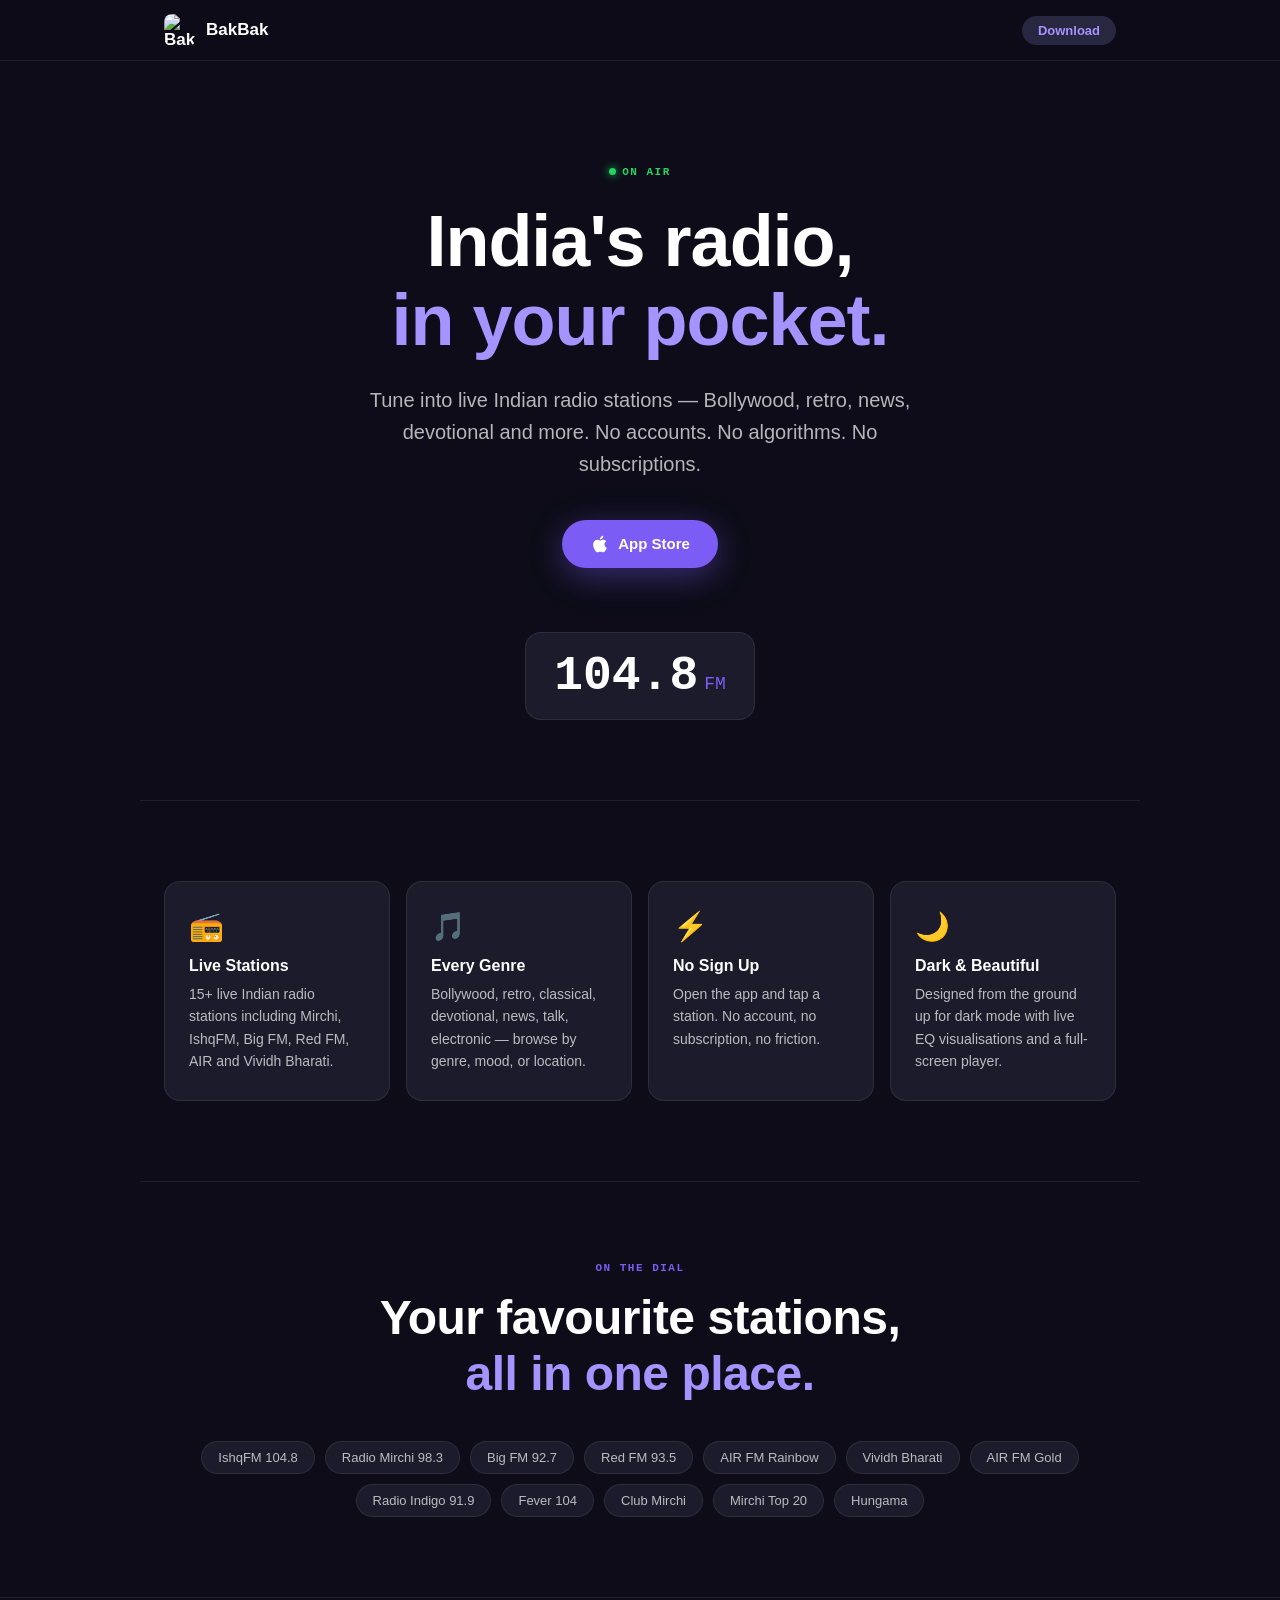
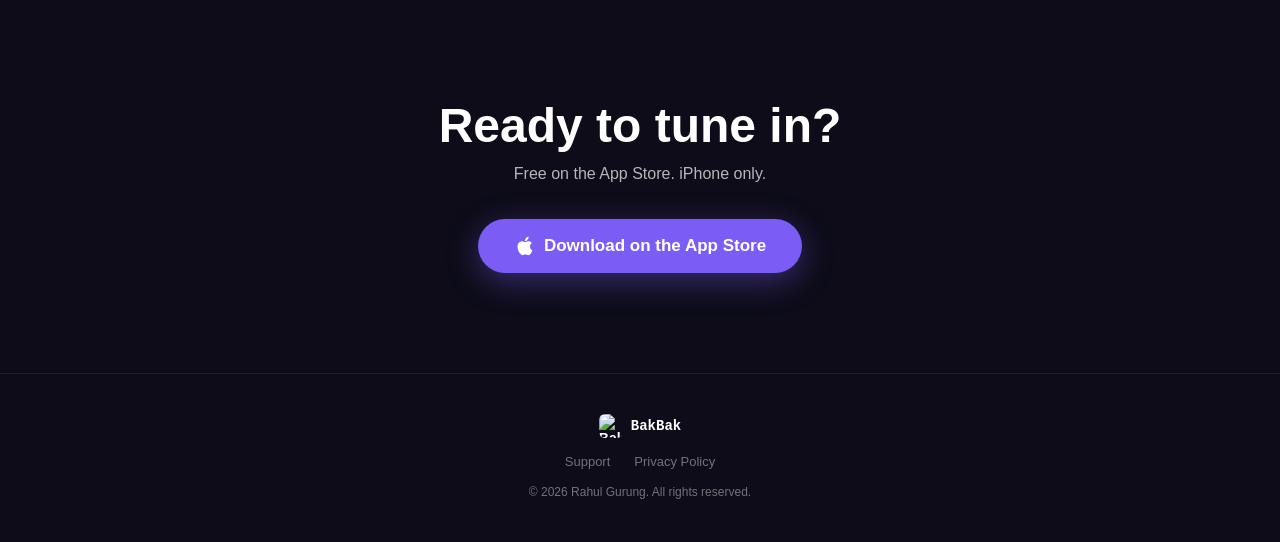
==== index.html @ 5a76ca5b "Initial BakBak website" ====
<!DOCTYPE html>
<html lang="en">
<head>
  <meta charset="UTF-8" />
  <meta name="viewport" content="width=device-width, initial-scale=1.0" />
  <title>BakBak — Indian Radio</title>
  <meta name="description" content="Tune into India's favourite radio stations, live and free. Bollywood, retro, news, devotional and more." />
  <link rel="stylesheet" href="styles.css" />
</head>
<body>

  <!-- Nav -->
  <nav>
    <div class="nav-inner">
      <div class="nav-logo">
        <img src="icon.png" alt="BakBak" class="app-icon" />
        <span class="nav-name">BakBak</span>
      </div>
      <a href="#download" class="btn-nav">Download</a>
    </div>
  </nav>

  <!-- Hero -->
  <section class="hero">
    <div class="badge mono">ON AIR</div>
    <h1>India's radio,<br /><span class="accent">in your pocket.</span></h1>
    <p class="hero-sub">Tune into live Indian radio stations — Bollywood, retro, news, devotional and more. No accounts. No algorithms. No subscriptions.</p>
    <div class="hero-actions" id="download">
      <a href="https://apps.apple.com/app/bakbak" class="btn-primary">
        <svg width="20" height="20" viewBox="0 0 24 24" fill="currentColor"><path d="M18.71 19.5c-.83 1.24-1.71 2.45-3.05 2.47-1.34.03-1.77-.79-3.29-.79-1.53 0-2 .77-3.27.82-1.31.05-2.3-1.32-3.14-2.53C4.25 17 2.94 12.45 4.7 9.39c.87-1.52 2.43-2.48 4.12-2.51 1.28-.02 2.5.87 3.29.87.78 0 2.26-1.07 3.8-.91.65.03 2.47.26 3.64 1.98-.09.06-2.17 1.28-2.15 3.81.03 3.02 2.65 4.03 2.68 4.04-.03.07-.42 1.44-1.38 2.83M13 3.5c.73-.83 1.94-1.46 2.94-1.5.13 1.17-.34 2.35-1.04 3.19-.69.85-1.83 1.51-2.95 1.42-.15-1.15.41-2.35 1.05-3.11z"/></svg>
        App Store
      </a>
    </div>
    <div class="freq-display mono">
      <span class="freq-num">104.8</span>
      <span class="freq-unit">FM</span>
    </div>
  </section>

  <!-- Features -->
  <section class="features">
    <div class="features-grid">
      <div class="feature-card">
        <div class="feature-icon">📻</div>
        <h3>Live Stations</h3>
        <p>15+ live Indian radio stations including Mirchi, IshqFM, Big FM, Red FM, AIR and Vividh Bharati.</p>
      </div>
      <div class="feature-card">
        <div class="feature-icon">🎵</div>
        <h3>Every Genre</h3>
        <p>Bollywood, retro, classical, devotional, news, talk, electronic — browse by genre, mood, or location.</p>
      </div>
      <div class="feature-card">
        <div class="feature-icon">⚡</div>
        <h3>No Sign Up</h3>
        <p>Open the app and tap a station. No account, no subscription, no friction.</p>
      </div>
      <div class="feature-card">
        <div class="feature-icon">🌙</div>
        <h3>Dark & Beautiful</h3>
        <p>Designed from the ground up for dark mode with live EQ visualisations and a full-screen player.</p>
      </div>
    </div>
  </section>

  <!-- Stations -->
  <section class="stations">
    <p class="section-eyebrow mono">ON THE DIAL</p>
    <h2>Your favourite stations,<br /><span class="accent">all in one place.</span></h2>
    <div class="station-chips">
      <span class="chip">IshqFM 104.8</span>
      <span class="chip">Radio Mirchi 98.3</span>
      <span class="chip">Big FM 92.7</span>
      <span class="chip">Red FM 93.5</span>
      <span class="chip">AIR FM Rainbow</span>
      <span class="chip">Vividh Bharati</span>
      <span class="chip">AIR FM Gold</span>
      <span class="chip">Radio Indigo 91.9</span>
      <span class="chip">Fever 104</span>
      <span class="chip">Club Mirchi</span>
      <span class="chip">Mirchi Top 20</span>
      <span class="chip">Hungama</span>
    </div>
  </section>

  <!-- CTA -->
  <section class="cta">
    <h2>Ready to tune in?</h2>
    <p>Free on the App Store. iPhone only.</p>
    <a href="https://apps.apple.com/app/bakbak" class="btn-primary large">
      <svg width="22" height="22" viewBox="0 0 24 24" fill="currentColor"><path d="M18.71 19.5c-.83 1.24-1.71 2.45-3.05 2.47-1.34.03-1.77-.79-3.29-.79-1.53 0-2 .77-3.27.82-1.31.05-2.3-1.32-3.14-2.53C4.25 17 2.94 12.45 4.7 9.39c.87-1.52 2.43-2.48 4.12-2.51 1.28-.02 2.5.87 3.29.87.78 0 2.26-1.07 3.8-.91.65.03 2.47.26 3.64 1.98-.09.06-2.17 1.28-2.15 3.81.03 3.02 2.65 4.03 2.68 4.04-.03.07-.42 1.44-1.38 2.83M13 3.5c.73-.83 1.94-1.46 2.94-1.5.13 1.17-.34 2.35-1.04 3.19-.69.85-1.83 1.51-2.95 1.42-.15-1.15.41-2.35 1.05-3.11z"/></svg>
      Download on the App Store
    </a>
  </section>

  <!-- Footer -->
  <footer>
    <div class="footer-inner">
      <div class="footer-logo">
        <img src="icon.png" alt="BakBak" class="app-icon small" />
        <span class="mono">BakBak</span>
      </div>
      <div class="footer-links">
        <a href="https://github.com/rahgurung/bakbak/issues">Support</a>
        <a href="privacy.html">Privacy Policy</a>
      </div>
      <p class="footer-copy">© 2026 Rahul Gurung. All rights reserved.</p>
    </div>
  </footer>

</body>
</html>
---- styles.css ----
/* Design tokens from BakBak app */
:root {
  --bb-bg:         #0D0C18;
  --bb-surface:    #1C1B2B;
  --bb-surface-el: #282740;
  --bb-accent:     #7B5CF5;
  --bb-accent-hi:  #A593FF;
  --bb-live-green: #1ED760;
  --fg1: #FFFFFF;
  --fg2: rgba(255,255,255,0.70);
  --fg3: rgba(255,255,255,0.42);
  --hairline: rgba(255,255,255,0.08);
}

*, *::before, *::after { box-sizing: border-box; margin: 0; padding: 0; }

html { scroll-behavior: smooth; }

body {
  background: var(--bb-bg);
  color: var(--fg1);
  font-family: -apple-system, BlinkMacSystemFont, 'Segoe UI', sans-serif;
  -webkit-font-smoothing: antialiased;
}

.mono { font-family: 'SF Mono', 'Fira Mono', monospace; }
.accent { color: var(--bb-accent-hi); }

/* Nav */
nav {
  position: sticky;
  top: 0;
  z-index: 100;
  background: rgba(13, 12, 24, 0.85);
  backdrop-filter: blur(20px);
  border-bottom: 1px solid var(--hairline);
}

.nav-inner {
  max-width: 1000px;
  margin: 0 auto;
  padding: 14px 24px;
  display: flex;
  align-items: center;
  justify-content: space-between;
}

.nav-logo {
  display: flex;
  align-items: center;
  gap: 10px;
  font-weight: 600;
  font-size: 17px;
}

.app-icon {
  width: 32px;
  height: 32px;
  border-radius: 8px;
}

.app-icon.small {
  width: 24px;
  height: 24px;
  border-radius: 6px;
}

.btn-nav {
  background: var(--bb-surface-el);
  color: var(--bb-accent-hi);
  text-decoration: none;
  font-size: 13px;
  font-weight: 600;
  padding: 7px 16px;
  border-radius: 999px;
  transition: background 0.2s;
}

.btn-nav:hover { background: var(--bb-accent); color: #fff; }

/* Hero */
.hero {
  max-width: 1000px;
  margin: 0 auto;
  padding: 100px 24px 80px;
  text-align: center;
}

.badge {
  display: inline-flex;
  align-items: center;
  gap: 6px;
  font-size: 11px;
  font-weight: 700;
  letter-spacing: 1.5px;
  color: var(--bb-live-green);
  margin-bottom: 24px;
}

.badge::before {
  content: '';
  display: inline-block;
  width: 7px;
  height: 7px;
  border-radius: 50%;
  background: var(--bb-live-green);
  box-shadow: 0 0 8px var(--bb-live-green);
}

h1 {
  font-size: clamp(40px, 7vw, 72px);
  font-weight: 700;
  line-height: 1.1;
  letter-spacing: -1px;
  margin-bottom: 24px;
}

.hero-sub {
  font-size: clamp(16px, 2.5vw, 20px);
  color: var(--fg2);
  max-width: 560px;
  margin: 0 auto 40px;
  line-height: 1.6;
}

.hero-actions {
  display: flex;
  justify-content: center;
  gap: 16px;
  margin-bottom: 64px;
}

.btn-primary {
  display: inline-flex;
  align-items: center;
  gap: 8px;
  background: var(--bb-accent);
  color: #fff;
  text-decoration: none;
  font-size: 15px;
  font-weight: 600;
  padding: 14px 28px;
  border-radius: 999px;
  transition: opacity 0.2s, transform 0.15s;
  box-shadow: 0 8px 32px rgba(123, 92, 245, 0.4);
}

.btn-primary:hover { opacity: 0.9; transform: translateY(-1px); }
.btn-primary.large { font-size: 17px; padding: 16px 36px; }

.freq-display {
  display: inline-flex;
  align-items: baseline;
  gap: 6px;
  background: var(--bb-surface);
  border: 1px solid var(--hairline);
  padding: 16px 28px;
  border-radius: 16px;
}

.freq-num {
  font-size: 48px;
  font-weight: 700;
  color: var(--fg1);
}

.freq-unit {
  font-size: 18px;
  font-weight: 500;
  color: var(--bb-accent);
}

/* Features */
.features {
  max-width: 1000px;
  margin: 0 auto;
  padding: 80px 24px;
  border-top: 1px solid var(--hairline);
}

.features-grid {
  display: grid;
  grid-template-columns: repeat(auto-fit, minmax(220px, 1fr));
  gap: 16px;
}

.feature-card {
  background: var(--bb-surface);
  border: 1px solid var(--hairline);
  border-radius: 16px;
  padding: 28px 24px;
}

.feature-icon {
  font-size: 28px;
  margin-bottom: 14px;
}

.feature-card h3 {
  font-size: 16px;
  font-weight: 600;
  margin-bottom: 8px;
}

.feature-card p {
  font-size: 14px;
  color: var(--fg2);
  line-height: 1.6;
}

/* Stations */
.stations {
  max-width: 1000px;
  margin: 0 auto;
  padding: 80px 24px;
  border-top: 1px solid var(--hairline);
  text-align: center;
}

.section-eyebrow {
  font-size: 11px;
  font-weight: 700;
  letter-spacing: 1.5px;
  color: var(--bb-accent);
  margin-bottom: 16px;
}

.stations h2 {
  font-size: clamp(28px, 5vw, 48px);
  font-weight: 700;
  line-height: 1.15;
  letter-spacing: -0.5px;
  margin-bottom: 40px;
}

.station-chips {
  display: flex;
  flex-wrap: wrap;
  gap: 10px;
  justify-content: center;
}

.chip {
  background: var(--bb-surface);
  border: 1px solid var(--hairline);
  color: var(--fg2);
  font-size: 13px;
  padding: 8px 16px;
  border-radius: 999px;
}

/* CTA */
.cta {
  text-align: center;
  padding: 100px 24px;
  border-top: 1px solid var(--hairline);
}

.cta h2 {
  font-size: clamp(28px, 5vw, 48px);
  font-weight: 700;
  margin-bottom: 12px;
}

.cta p {
  color: var(--fg2);
  font-size: 16px;
  margin-bottom: 36px;
}

/* Footer */
footer {
  border-top: 1px solid var(--hairline);
  padding: 40px 24px;
}

.footer-inner {
  max-width: 1000px;
  margin: 0 auto;
  display: flex;
  flex-direction: column;
  align-items: center;
  gap: 16px;
  text-align: center;
}

.footer-logo {
  display: flex;
  align-items: center;
  gap: 8px;
  font-size: 14px;
  font-weight: 600;
}

.footer-links {
  display: flex;
  gap: 24px;
}

.footer-links a {
  color: var(--fg3);
  text-decoration: none;
  font-size: 13px;
  transition: color 0.2s;
}

.footer-links a:hover { color: var(--fg1); }

.footer-copy {
  color: var(--fg3);
  font-size: 12px;
}

/* Responsive */
@media (max-width: 600px) {
  .hero { padding: 72px 20px 60px; }
  .features, .stations, .cta { padding: 60px 20px; }
}
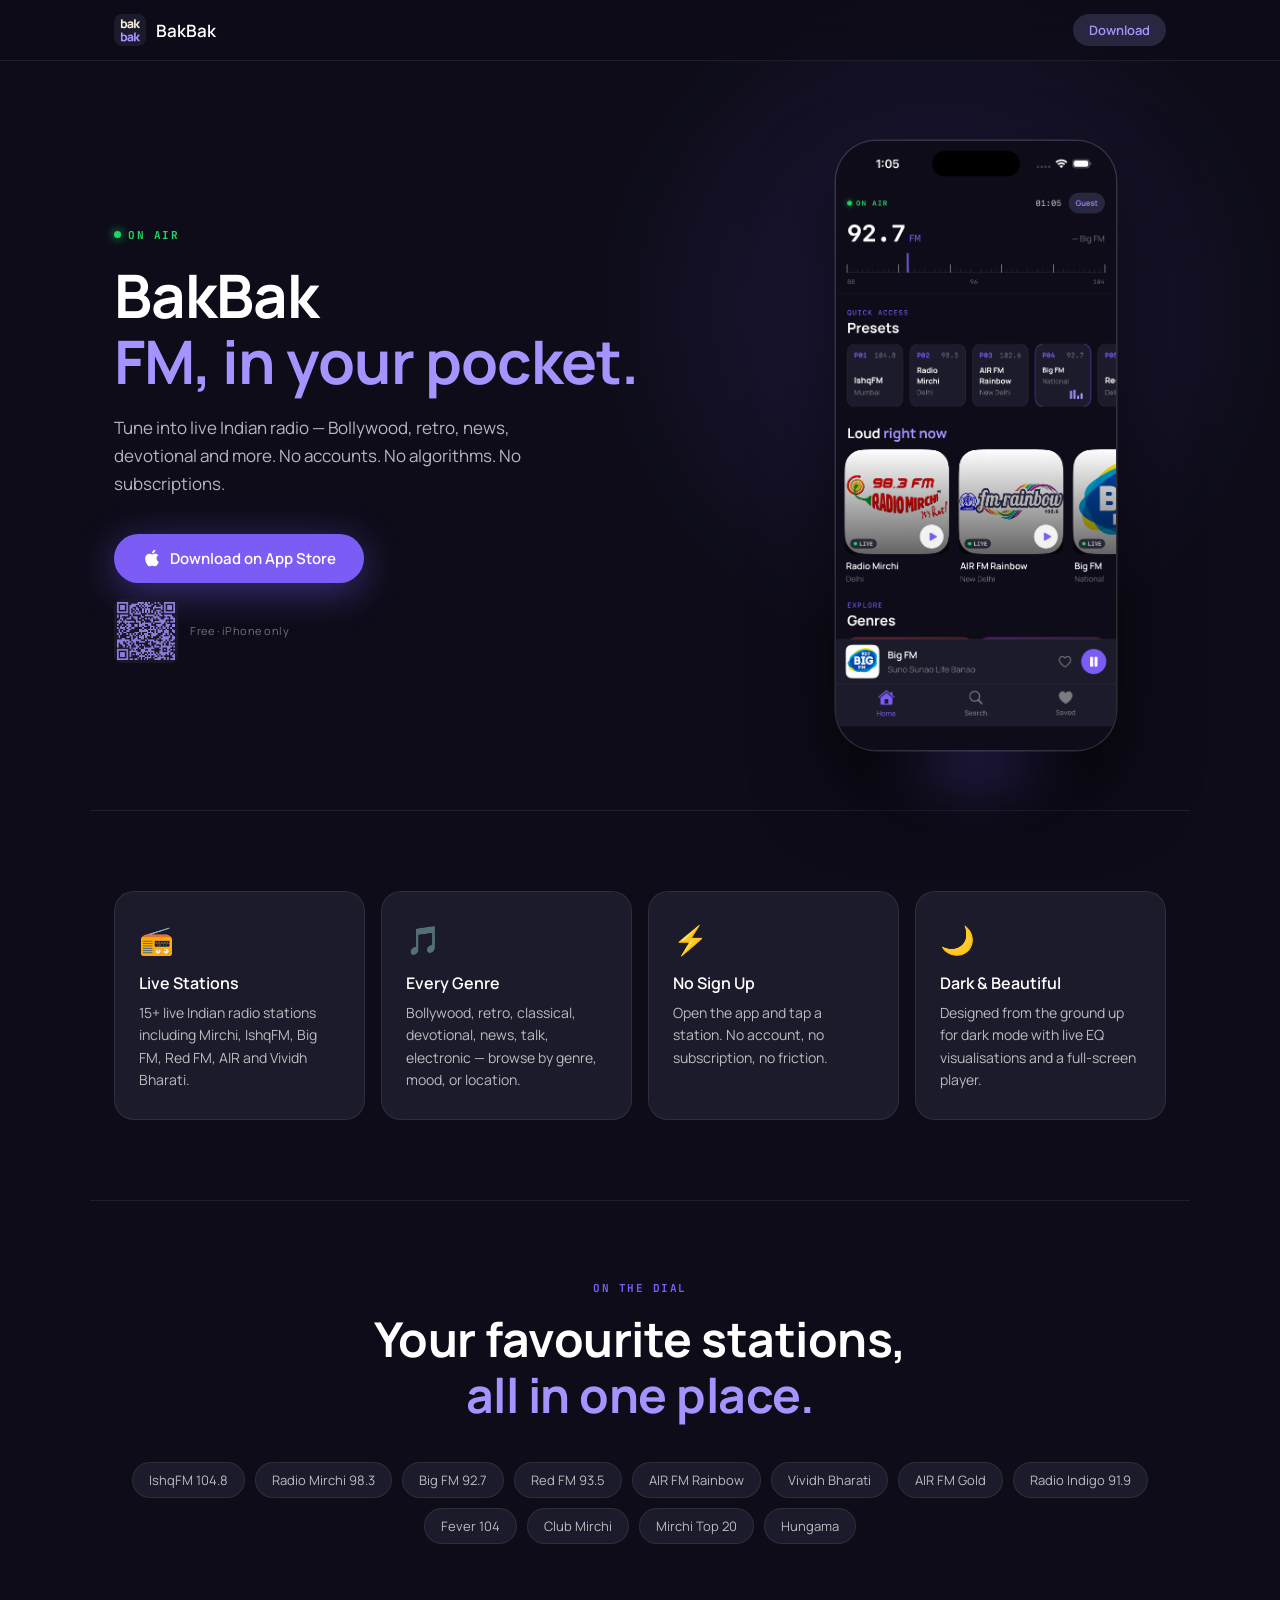
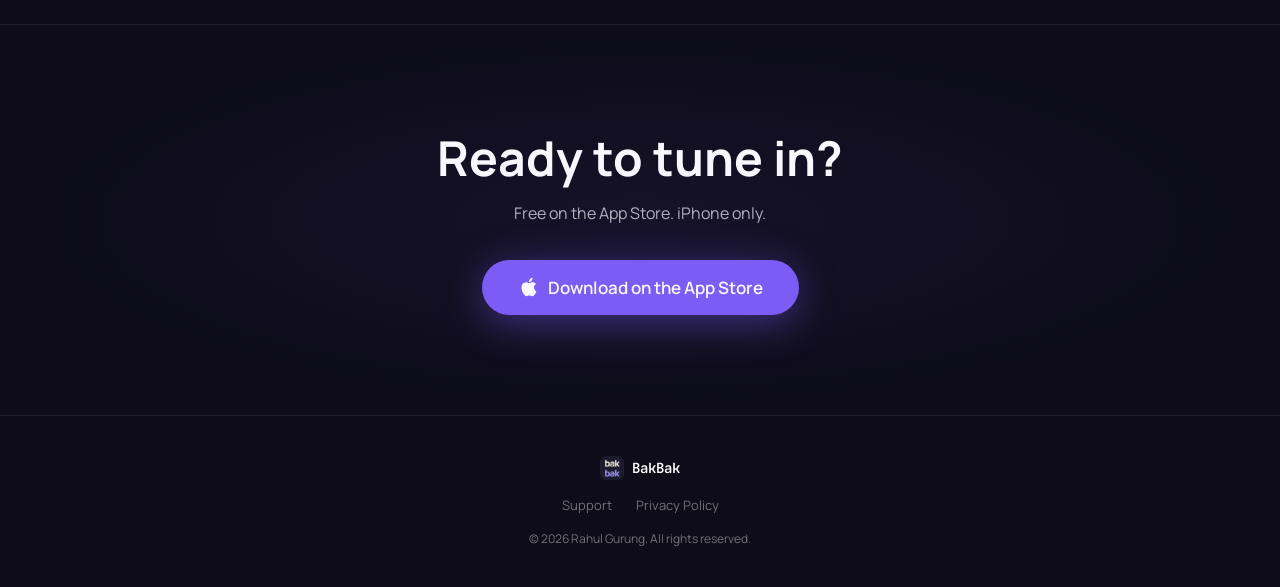
==== commit b9f18f55: "Initial commit — BakBak marketing website Co-Authored-By: Claude Sonnet 4.6 <noreply@anthropic.com>" ====
--- a/index.html
+++ b/index.html
@@ -3,8 +3,67 @@
 <head>
   <meta charset="UTF-8" />
   <meta name="viewport" content="width=device-width, initial-scale=1.0" />
-  <title>BakBak — Indian Radio</title>
-  <meta name="description" content="Tune into India's favourite radio stations, live and free. Bollywood, retro, news, devotional and more." />
+
+  <!-- Primary -->
+  <title>BakBak — Indian Radio FM, in Your Pocket</title>
+  <meta name="description" content="Tune into India's favourite radio stations live and free on iPhone. Bollywood, retro, news, devotional and more. No sign-up. No subscription." />
+  <meta name="keywords" content="Indian radio, FM radio app, Bollywood radio, Mirchi, Big FM, Red FM, IshqFM, AIR, Vividh Bharati, live radio India, free radio app iPhone" />
+  <meta name="author" content="Rahul Gurung" />
+  <link rel="canonical" href="https://bakbak.rahulgurung.com/" />
+
+  <!-- Open Graph -->
+  <meta property="og:type" content="website" />
+  <meta property="og:url" content="https://bakbak.rahulgurung.com/" />
+  <meta property="og:title" content="BakBak — Indian Radio FM, in Your Pocket" />
+  <meta property="og:description" content="Tune into India's favourite radio stations live and free on iPhone. Bollywood, retro, news, devotional and more. No sign-up. No subscription." />
+  <meta property="og:image" content="https://bakbak.rahulgurung.com/screenshot.png" />
+  <meta property="og:image:width" content="1200" />
+  <meta property="og:image:height" content="630" />
+  <meta property="og:site_name" content="BakBak" />
+  <meta property="og:locale" content="en_IN" />
+
+  <!-- Twitter Card -->
+  <meta name="twitter:card" content="summary_large_image" />
+  <meta name="twitter:title" content="BakBak — Indian Radio FM, in Your Pocket" />
+  <meta name="twitter:description" content="Tune into India's favourite radio stations live and free on iPhone. No sign-up. No subscription." />
+  <meta name="twitter:image" content="https://bakbak.rahulgurung.com/screenshot.png" />
+
+  <!-- App -->
+  <meta name="apple-itunes-app" content="app-id=6771061849" />
+  <meta name="mobile-web-app-capable" content="yes" />
+
+  <!-- Robots -->
+  <meta name="robots" content="index, follow" />
+
+  <!-- Structured data -->
+  <script type="application/ld+json">
+  {
+    "@context": "https://schema.org",
+    "@type": "MobileApplication",
+    "name": "BakBak",
+    "description": "Tune into India's favourite radio stations live and free on iPhone. Bollywood, retro, news, devotional and more.",
+    "url": "https://bakbak.rahulgurung.com/",
+    "applicationCategory": "MusicApplication",
+    "operatingSystem": "iOS",
+    "offers": {
+      "@type": "Offer",
+      "price": "0",
+      "priceCurrency": "INR"
+    },
+    "installUrl": "https://apps.apple.com/in/app/bakbak-fm-in-your-pocket/id6771061849",
+    "author": {
+      "@type": "Person",
+      "name": "Rahul Gurung"
+    }
+  }
+  </script>
+
+  <link rel="icon" type="image/png" href="icon.png" />
+  <link rel="apple-touch-icon" href="icon.png" />
+
+  <link rel="preconnect" href="https://fonts.googleapis.com">
+  <link rel="preconnect" href="https://fonts.gstatic.com" crossorigin>
+  <link href="https://fonts.googleapis.com/css2?family=Manrope:wght@300;400;500;600;700;800&family=JetBrains+Mono:wght@400;500;700&display=swap" rel="stylesheet">
   <link rel="stylesheet" href="styles.css" />
 </head>
 <body>
@@ -16,24 +75,39 @@
         <img src="icon.png" alt="BakBak" class="app-icon" />
         <span class="nav-name">BakBak</span>
       </div>
-      <a href="#download" class="btn-nav">Download</a>
+      <a href="https://apps.apple.com/in/app/bakbak-fm-in-your-pocket/id6771061849" class="btn-nav">Download</a>
     </div>
   </nav>
 
   <!-- Hero -->
   <section class="hero">
-    <div class="badge mono">ON AIR</div>
-    <h1>India's radio,<br /><span class="accent">in your pocket.</span></h1>
-    <p class="hero-sub">Tune into live Indian radio stations — Bollywood, retro, news, devotional and more. No accounts. No algorithms. No subscriptions.</p>
-    <div class="hero-actions" id="download">
-      <a href="https://apps.apple.com/app/bakbak" class="btn-primary">
-        <svg width="20" height="20" viewBox="0 0 24 24" fill="currentColor"><path d="M18.71 19.5c-.83 1.24-1.71 2.45-3.05 2.47-1.34.03-1.77-.79-3.29-.79-1.53 0-2 .77-3.27.82-1.31.05-2.3-1.32-3.14-2.53C4.25 17 2.94 12.45 4.7 9.39c.87-1.52 2.43-2.48 4.12-2.51 1.28-.02 2.5.87 3.29.87.78 0 2.26-1.07 3.8-.91.65.03 2.47.26 3.64 1.98-.09.06-2.17 1.28-2.15 3.81.03 3.02 2.65 4.03 2.68 4.04-.03.07-.42 1.44-1.38 2.83M13 3.5c.73-.83 1.94-1.46 2.94-1.5.13 1.17-.34 2.35-1.04 3.19-.69.85-1.83 1.51-2.95 1.42-.15-1.15.41-2.35 1.05-3.11z"/></svg>
-        App Store
-      </a>
-    </div>
-    <div class="freq-display mono">
-      <span class="freq-num">104.8</span>
-      <span class="freq-unit">FM</span>
+    <div class="hero-glow"></div>
+    <div class="hero-content">
+      <div class="hero-text">
+        <div class="badge mono">ON AIR</div>
+        <h1>BakBak<br /><span class="accent">FM, in your pocket.</span></h1>
+        <p class="hero-sub">Tune into live Indian radio — Bollywood, retro, news, devotional and more. No accounts. No algorithms. No subscriptions.</p>
+        <a href="https://apps.apple.com/in/app/bakbak-fm-in-your-pocket/id6771061849" class="btn-primary" id="download">
+          <svg width="20" height="20" viewBox="0 0 24 24" fill="currentColor"><path d="M18.71 19.5c-.83 1.24-1.71 2.45-3.05 2.47-1.34.03-1.77-.79-3.29-.79-1.53 0-2 .77-3.27.82-1.31.05-2.3-1.32-3.14-2.53C4.25 17 2.94 12.45 4.7 9.39c.87-1.52 2.43-2.48 4.12-2.51 1.28-.02 2.5.87 3.29.87.78 0 2.26-1.07 3.8-.91.65.03 2.47.26 3.64 1.98-.09.06-2.17 1.28-2.15 3.81.03 3.02 2.65 4.03 2.68 4.04-.03.07-.42 1.44-1.38 2.83M13 3.5c.73-.83 1.94-1.46 2.94-1.5.13 1.17-.34 2.35-1.04 3.19-.69.85-1.83 1.51-2.95 1.42-.15-1.15.41-2.35 1.05-3.11z"/></svg>
+          Download on App Store
+        </a>
+        <div class="qr-hint">
+          <img src="qr.png" alt="QR code" class="qr-code" />
+          <div class="qr-hint-text">
+            <span>Free · iPhone only</span>
+          </div>
+        </div>
+      </div>
+
+      <div class="hero-phone">
+        <div class="phone-frame">
+          <div class="phone-notch"></div>
+          <div class="phone-screen">
+            <img src="screenshot.png" alt="BakBak app screenshot" />
+          </div>
+        </div>
+        <div class="phone-glow"></div>
+      </div>
     </div>
   </section>
 
@@ -87,7 +161,7 @@
   <section class="cta">
     <h2>Ready to tune in?</h2>
     <p>Free on the App Store. iPhone only.</p>
-    <a href="https://apps.apple.com/app/bakbak" class="btn-primary large">
+    <a href="https://apps.apple.com/in/app/bakbak-fm-in-your-pocket/id6771061849" class="btn-primary large">
       <svg width="22" height="22" viewBox="0 0 24 24" fill="currentColor"><path d="M18.71 19.5c-.83 1.24-1.71 2.45-3.05 2.47-1.34.03-1.77-.79-3.29-.79-1.53 0-2 .77-3.27.82-1.31.05-2.3-1.32-3.14-2.53C4.25 17 2.94 12.45 4.7 9.39c.87-1.52 2.43-2.48 4.12-2.51 1.28-.02 2.5.87 3.29.87.78 0 2.26-1.07 3.8-.91.65.03 2.47.26 3.64 1.98-.09.06-2.17 1.28-2.15 3.81.03 3.02 2.65 4.03 2.68 4.04-.03.07-.42 1.44-1.38 2.83M13 3.5c.73-.83 1.94-1.46 2.94-1.5.13 1.17-.34 2.35-1.04 3.19-.69.85-1.83 1.51-2.95 1.42-.15-1.15.41-2.35 1.05-3.11z"/></svg>
       Download on the App Store
     </a>
--- a/styles.css
+++ b/styles.css
@@ -13,17 +13,17 @@
 }
 
 *, *::before, *::after { box-sizing: border-box; margin: 0; padding: 0; }
-
 html { scroll-behavior: smooth; }
 
 body {
   background: var(--bb-bg);
   color: var(--fg1);
-  font-family: -apple-system, BlinkMacSystemFont, 'Segoe UI', sans-serif;
+  font-family: 'Manrope', -apple-system, BlinkMacSystemFont, sans-serif;
   -webkit-font-smoothing: antialiased;
-}
-
-.mono { font-family: 'SF Mono', 'Fira Mono', monospace; }
+  overflow-x: hidden;
+}
+
+.mono { font-family: 'JetBrains Mono', 'SF Mono', monospace; }
 .accent { color: var(--bb-accent-hi); }
 
 /* Nav */
@@ -37,7 +37,7 @@
 }
 
 .nav-inner {
-  max-width: 1000px;
+  max-width: 1100px;
   margin: 0 auto;
   padding: 14px 24px;
   display: flex;
@@ -53,17 +53,8 @@
   font-size: 17px;
 }
 
-.app-icon {
-  width: 32px;
-  height: 32px;
-  border-radius: 8px;
-}
-
-.app-icon.small {
-  width: 24px;
-  height: 24px;
-  border-radius: 6px;
-}
+.app-icon { width: 32px; height: 32px; border-radius: 8px; }
+.app-icon.small { width: 24px; height: 24px; border-radius: 6px; }
 
 .btn-nav {
   background: var(--bb-surface-el);
@@ -75,59 +66,78 @@
   border-radius: 999px;
   transition: background 0.2s;
 }
-
 .btn-nav:hover { background: var(--bb-accent); color: #fff; }
 
 /* Hero */
 .hero {
-  max-width: 1000px;
-  margin: 0 auto;
-  padding: 100px 24px 80px;
-  text-align: center;
+  position: relative;
+  max-width: 1100px;
+  margin: 0 auto;
+  padding: 80px 24px 60px;
+}
+
+.hero-glow {
+  position: absolute;
+  top: -100px;
+  right: -100px;
+  width: 700px;
+  height: 700px;
+  background: radial-gradient(circle, rgba(123,92,245,0.18) 0%, transparent 70%);
+  pointer-events: none;
+}
+
+.hero-content {
+  display: grid;
+  grid-template-columns: 1fr 380px;
+  gap: 60px;
+  align-items: center;
+}
+
+.hero-text {
+  display: flex;
+  flex-direction: column;
+  align-items: flex-start;
 }
 
 .badge {
   display: inline-flex;
   align-items: center;
-  gap: 6px;
+  gap: 7px;
   font-size: 11px;
   font-weight: 700;
   letter-spacing: 1.5px;
   color: var(--bb-live-green);
-  margin-bottom: 24px;
-}
-
+  margin-bottom: 20px;
+}
 .badge::before {
   content: '';
   display: inline-block;
-  width: 7px;
-  height: 7px;
+  width: 7px; height: 7px;
   border-radius: 50%;
   background: var(--bb-live-green);
-  box-shadow: 0 0 8px var(--bb-live-green);
+  box-shadow: 0 0 10px var(--bb-live-green);
+  animation: pulse 2s infinite;
+}
+
+@keyframes pulse {
+  0%, 100% { opacity: 1; box-shadow: 0 0 10px var(--bb-live-green); }
+  50% { opacity: 0.6; box-shadow: 0 0 4px var(--bb-live-green); }
 }
 
 h1 {
-  font-size: clamp(40px, 7vw, 72px);
+  font-size: clamp(36px, 5vw, 60px);
   font-weight: 700;
   line-height: 1.1;
   letter-spacing: -1px;
-  margin-bottom: 24px;
+  margin-bottom: 20px;
 }
 
 .hero-sub {
-  font-size: clamp(16px, 2.5vw, 20px);
+  font-size: 17px;
   color: var(--fg2);
-  max-width: 560px;
-  margin: 0 auto 40px;
-  line-height: 1.6;
-}
-
-.hero-actions {
-  display: flex;
-  justify-content: center;
-  gap: 16px;
-  margin-bottom: 64px;
+  max-width: 480px;
+  margin-bottom: 36px;
+  line-height: 1.65;
 }
 
 .btn-primary {
@@ -142,37 +152,89 @@
   padding: 14px 28px;
   border-radius: 999px;
   transition: opacity 0.2s, transform 0.15s;
-  box-shadow: 0 8px 32px rgba(123, 92, 245, 0.4);
-}
-
-.btn-primary:hover { opacity: 0.9; transform: translateY(-1px); }
+  box-shadow: 0 8px 40px rgba(123,92,245,0.45);
+}
+.btn-primary:hover { opacity: 0.88; transform: translateY(-2px); }
 .btn-primary.large { font-size: 17px; padding: 16px 36px; }
 
-.freq-display {
-  display: inline-flex;
-  align-items: baseline;
-  gap: 6px;
-  background: var(--bb-surface);
-  border: 1px solid var(--hairline);
-  padding: 16px 28px;
-  border-radius: 16px;
-}
-
-.freq-num {
-  font-size: 48px;
-  font-weight: 700;
-  color: var(--fg1);
-}
-
-.freq-unit {
-  font-size: 18px;
-  font-weight: 500;
-  color: var(--bb-accent);
+.qr-hint {
+  display: flex;
+  align-items: center;
+  gap: 12px;
+  margin-top: 16px;
+}
+
+.qr-code {
+  width: 64px;
+  height: 64px;
+  border-radius: 8px;
+  display: block;
+  flex-shrink: 0;
+  opacity: 0.85;
+}
+
+.qr-hint-text {
+  display: flex;
+  flex-direction: column;
+  gap: 3px;
+}
+
+.qr-hint-text span:first-child {
+  font-size: 13px;
+  color: var(--fg2);
+}
+
+.qr-hint-text span:last-child {
+  font-size: 11px;
+  color: var(--fg3);
+  letter-spacing: 0.5px;
+}
+
+/* iPhone mockup */
+.hero-phone {
+  position: relative;
+  display: flex;
+  justify-content: center;
+}
+
+.phone-frame {
+  position: relative;
+  width: 280px;
+  border-radius: 40px;
+  overflow: hidden;
+  box-shadow:
+    0 0 0 1.5px rgba(255,255,255,0.15),
+    0 40px 80px rgba(0,0,0,0.6);
+  z-index: 2;
+  line-height: 0;
+}
+
+.phone-notch { display: none; }
+
+.phone-screen {
+  line-height: 0;
+}
+
+.phone-screen img {
+  width: 100%;
+  display: block;
+}
+
+.phone-glow {
+  position: absolute;
+  bottom: -60px;
+  left: 50%;
+  transform: translateX(-50%);
+  width: 200px;
+  height: 120px;
+  background: radial-gradient(ellipse, rgba(123,92,245,0.5) 0%, transparent 70%);
+  filter: blur(20px);
+  z-index: 1;
 }
 
 /* Features */
 .features {
-  max-width: 1000px;
+  max-width: 1100px;
   margin: 0 auto;
   padding: 80px 24px;
   border-top: 1px solid var(--hairline);
@@ -187,30 +249,22 @@
 .feature-card {
   background: var(--bb-surface);
   border: 1px solid var(--hairline);
-  border-radius: 16px;
+  border-radius: 20px;
   padding: 28px 24px;
-}
-
-.feature-icon {
-  font-size: 28px;
-  margin-bottom: 14px;
-}
-
-.feature-card h3 {
-  font-size: 16px;
-  font-weight: 600;
-  margin-bottom: 8px;
-}
-
-.feature-card p {
-  font-size: 14px;
-  color: var(--fg2);
-  line-height: 1.6;
-}
+  transition: border-color 0.2s, transform 0.2s;
+}
+.feature-card:hover {
+  border-color: rgba(123,92,245,0.4);
+  transform: translateY(-3px);
+}
+
+.feature-icon { font-size: 28px; margin-bottom: 14px; }
+.feature-card h3 { font-size: 16px; font-weight: 600; margin-bottom: 8px; }
+.feature-card p { font-size: 14px; color: var(--fg2); line-height: 1.6; }
 
 /* Stations */
 .stations {
-  max-width: 1000px;
+  max-width: 1100px;
   margin: 0 auto;
   padding: 80px 24px;
   border-top: 1px solid var(--hairline);
@@ -226,7 +280,7 @@
 }
 
 .stations h2 {
-  font-size: clamp(28px, 5vw, 48px);
+  font-size: clamp(28px, 4vw, 48px);
   font-weight: 700;
   line-height: 1.15;
   letter-spacing: -0.5px;
@@ -247,13 +301,23 @@
   font-size: 13px;
   padding: 8px 16px;
   border-radius: 999px;
-}
+  transition: border-color 0.2s, color 0.2s;
+}
+.chip:hover { border-color: var(--bb-accent); color: var(--fg1); }
 
 /* CTA */
 .cta {
   text-align: center;
   padding: 100px 24px;
   border-top: 1px solid var(--hairline);
+  position: relative;
+}
+.cta::before {
+  content: '';
+  position: absolute;
+  inset: 0;
+  background: radial-gradient(ellipse at center, rgba(123,92,245,0.08) 0%, transparent 70%);
+  pointer-events: none;
 }
 
 .cta h2 {
@@ -261,12 +325,7 @@
   font-weight: 700;
   margin-bottom: 12px;
 }
-
-.cta p {
-  color: var(--fg2);
-  font-size: 16px;
-  margin-bottom: 36px;
-}
+.cta p { color: var(--fg2); font-size: 16px; margin-bottom: 36px; }
 
 /* Footer */
 footer {
@@ -275,7 +334,7 @@
 }
 
 .footer-inner {
-  max-width: 1000px;
+  max-width: 1100px;
   margin: 0 auto;
   display: flex;
   flex-direction: column;
@@ -292,27 +351,29 @@
   font-weight: 600;
 }
 
-.footer-links {
-  display: flex;
-  gap: 24px;
-}
-
+.footer-links { display: flex; gap: 24px; }
 .footer-links a {
   color: var(--fg3);
   text-decoration: none;
   font-size: 13px;
   transition: color 0.2s;
 }
-
 .footer-links a:hover { color: var(--fg1); }
-
-.footer-copy {
-  color: var(--fg3);
-  font-size: 12px;
-}
+.footer-copy { color: var(--fg3); font-size: 12px; }
 
 /* Responsive */
-@media (max-width: 600px) {
-  .hero { padding: 72px 20px 60px; }
+@media (max-width: 768px) {
+  .hero-content {
+    grid-template-columns: 1fr;
+    text-align: center;
+  }
+  .hero-text { align-items: center; }
+  .hero-phone { margin-top: 20px; }
+  .hero-glow { right: -200px; }
+  .phone-frame { width: 240px; }
+}
+
+@media (max-width: 480px) {
+  .hero { padding: 60px 20px 40px; }
   .features, .stations, .cta { padding: 60px 20px; }
 }
